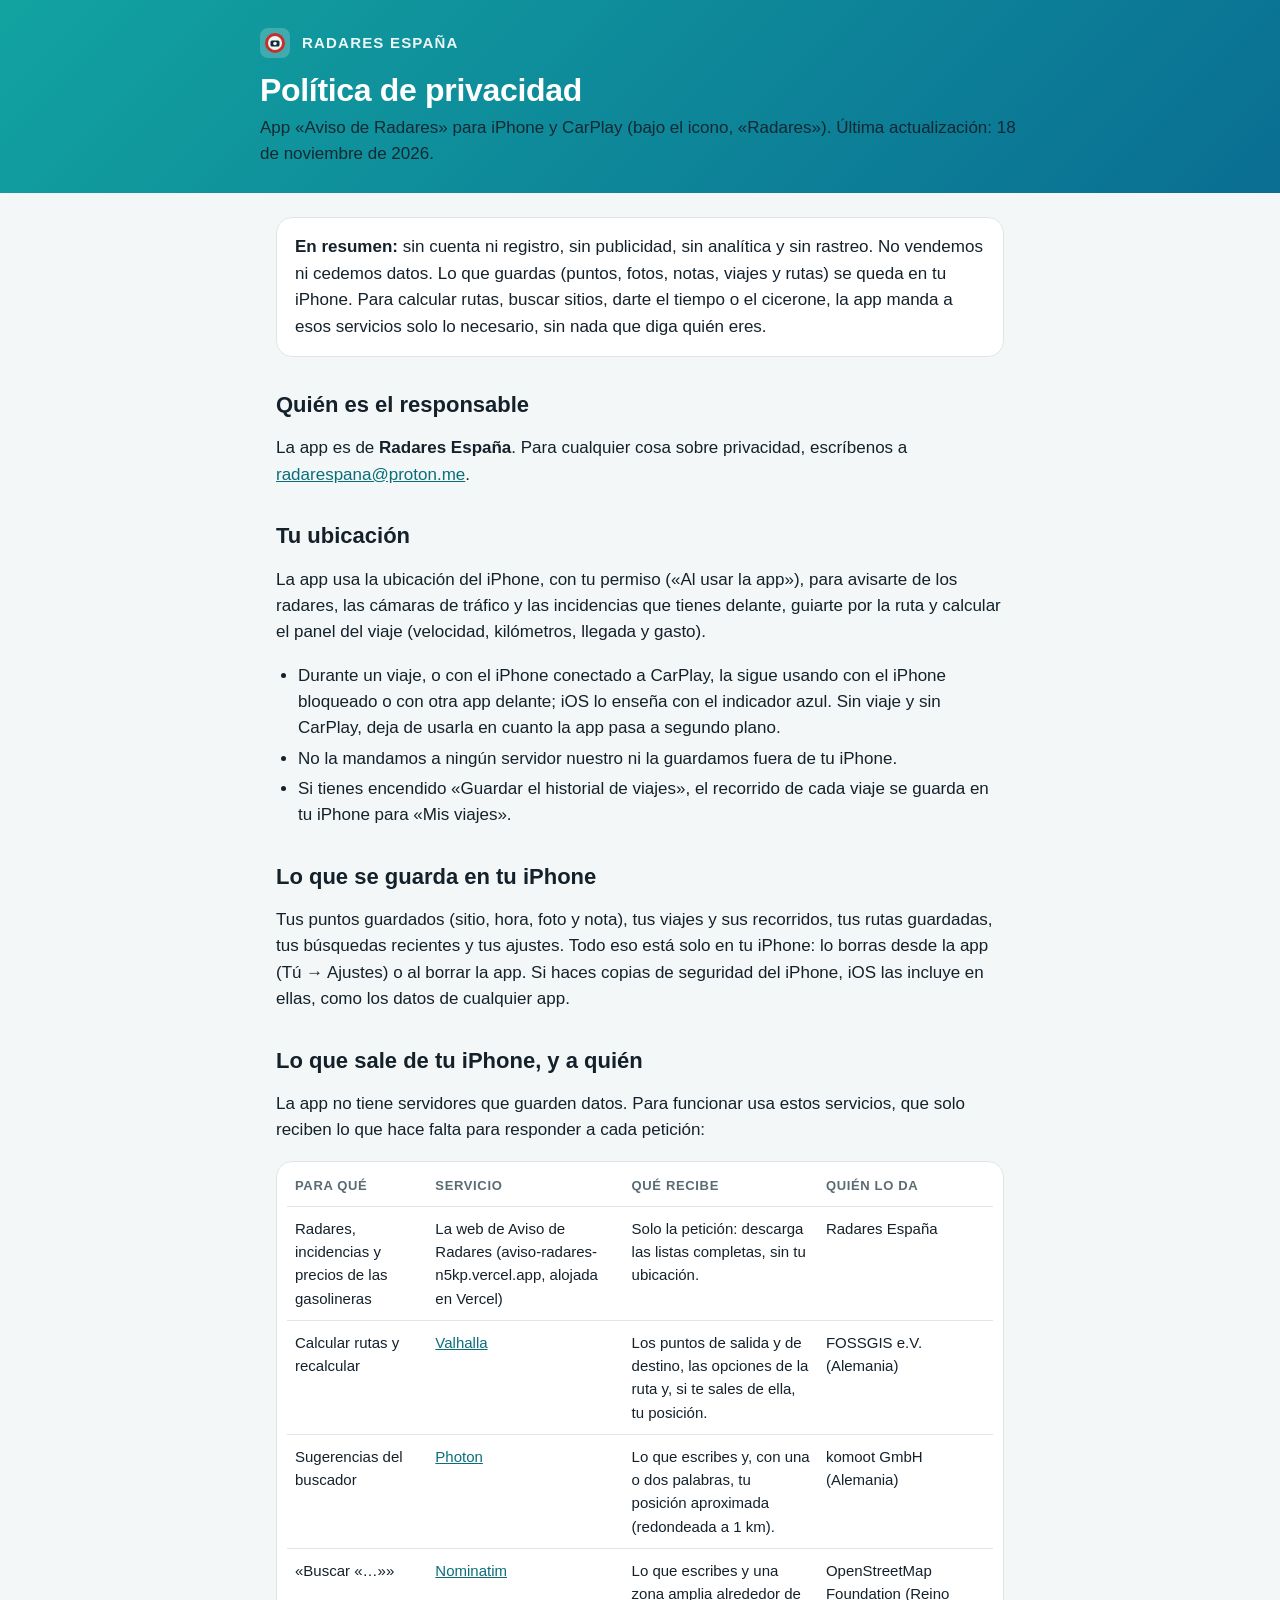
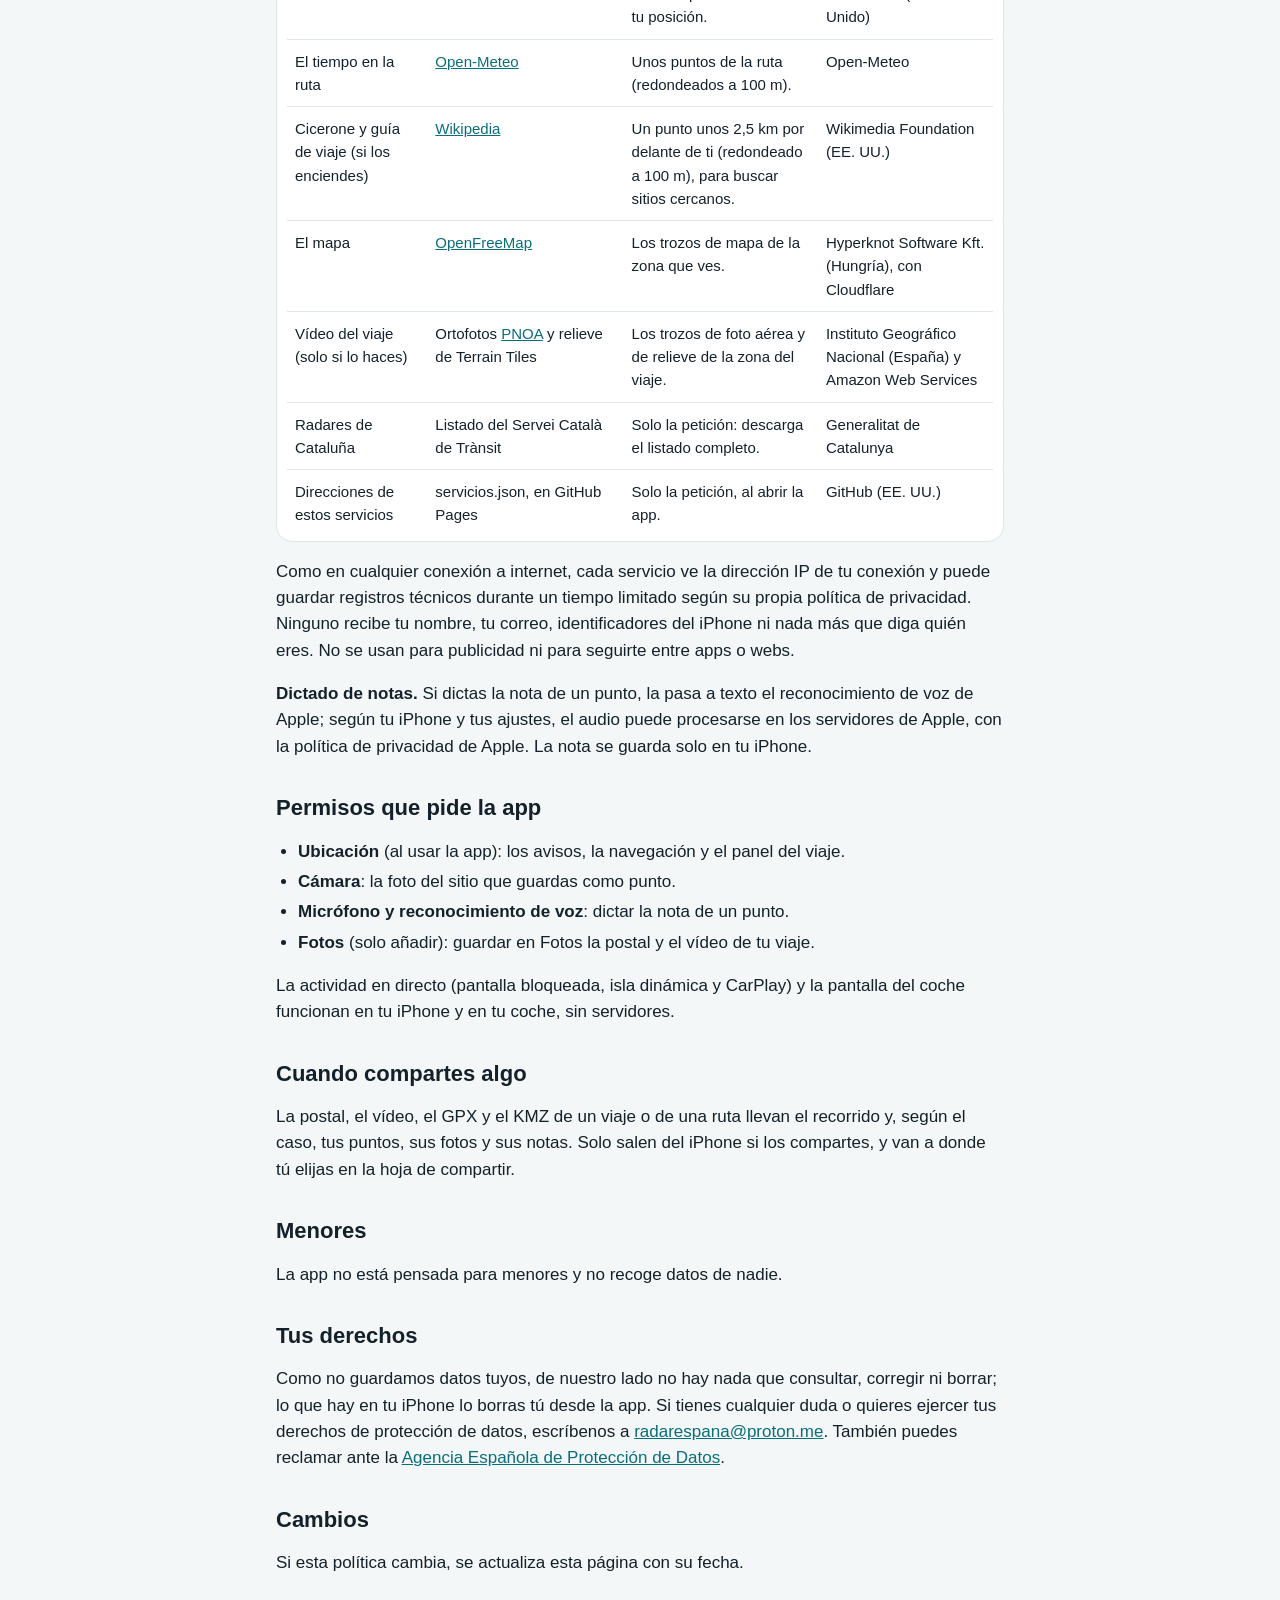
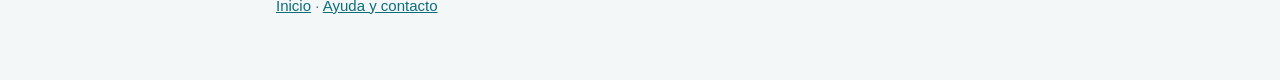
==== privacidad.html @ 50d4e5dd "Páginas públicas de Aviso de Radares: privacidad, ayuda y servicios.json" ====
<!doctype html>
<html lang="es">
<head>
<meta charset="utf-8">
<meta name="viewport" content="width=device-width, initial-scale=1">
<title>Política de privacidad · Aviso de Radares</title>
<meta name="description" content="Qué datos usa la app Aviso de Radares, para qué y con quién.">
<link rel="stylesheet" href="estilo.css">
</head>
<body>
<header>
  <div class="caja">
    <a class="marca" href="./"><svg width="30" height="30" viewBox="0 0 30 30" aria-hidden="true"><rect width="30" height="30" rx="8" fill="#fff" fill-opacity=".22"/><circle cx="15" cy="15" r="8.5" fill="#fff" stroke="#d6281f" stroke-width="3"/><rect x="10.5" y="12.5" width="9" height="6" rx="1.5" fill="#14212b"/><circle cx="15" cy="15.5" r="1.8" fill="#fff"/></svg>Radares España</a>
    <h1>Política de privacidad</h1>
    <p>App «Aviso de Radares» para iPhone y CarPlay (bajo el icono, «Radares»). Última actualización: 18 de noviembre de 2026.</p>
  </div>
</header>
<main>

<div class="tarjeta">
  <strong>En resumen:</strong> sin cuenta ni registro, sin publicidad, sin analítica y sin rastreo. No vendemos ni cedemos datos.
  Lo que guardas (puntos, fotos, notas, viajes y rutas) se queda en tu iPhone. Para calcular rutas, buscar sitios, darte el tiempo
  o el cicerone, la app manda a esos servicios solo lo necesario, sin nada que diga quién eres.
</div>

<h2>Quién es el responsable</h2>
<p>La app es de <strong>Radares España</strong>. Para cualquier cosa sobre privacidad, escríbenos a
<a href="mailto:radarespana@proton.me">radarespana@proton.me</a>.</p>

<h2>Tu ubicación</h2>
<p>La app usa la ubicación del iPhone, con tu permiso («Al usar la app»), para avisarte de los radares, las cámaras de tráfico y las
incidencias que tienes delante, guiarte por la ruta y calcular el panel del viaje (velocidad, kilómetros, llegada y gasto).</p>
<ul>
  <li>Durante un viaje, o con el iPhone conectado a CarPlay, la sigue usando con el iPhone bloqueado o con otra app delante; iOS lo
  enseña con el indicador azul. Sin viaje y sin CarPlay, deja de usarla en cuanto la app pasa a segundo plano.</li>
  <li>No la mandamos a ningún servidor nuestro ni la guardamos fuera de tu iPhone.</li>
  <li>Si tienes encendido «Guardar el historial de viajes», el recorrido de cada viaje se guarda en tu iPhone para «Mis viajes».</li>
</ul>

<h2>Lo que se guarda en tu iPhone</h2>
<p>Tus puntos guardados (sitio, hora, foto y nota), tus viajes y sus recorridos, tus rutas guardadas, tus búsquedas recientes y tus
ajustes. Todo eso está solo en tu iPhone: lo borras desde la app (Tú → Ajustes) o al borrar la app. Si haces copias de seguridad del
iPhone, iOS las incluye en ellas, como los datos de cualquier app.</p>

<h2>Lo que sale de tu iPhone, y a quién</h2>
<p>La app no tiene servidores que guarden datos. Para funcionar usa estos servicios, que solo reciben lo que hace falta para responder
a cada petición:</p>
<div class="tabla">
<table>
  <thead><tr><th>Para qué</th><th>Servicio</th><th>Qué recibe</th><th>Quién lo da</th></tr></thead>
  <tbody>
    <tr><td>Radares, incidencias y precios de las gasolineras</td><td>La web de Aviso de Radares (aviso-radares-n5kp.vercel.app, alojada en Vercel)</td><td>Solo la petición: descarga las listas completas, sin tu ubicación.</td><td>Radares España</td></tr>
    <tr><td>Calcular rutas y recalcular</td><td><a href="https://valhalla1.openstreetmap.de/">Valhalla</a></td><td>Los puntos de salida y de destino, las opciones de la ruta y, si te sales de ella, tu posición.</td><td>FOSSGIS e.V. (Alemania)</td></tr>
    <tr><td>Sugerencias del buscador</td><td><a href="https://photon.komoot.io/">Photon</a></td><td>Lo que escribes y, con una o dos palabras, tu posición aproximada (redondeada a 1 km).</td><td>komoot GmbH (Alemania)</td></tr>
    <tr><td>«Buscar «…»»</td><td><a href="https://nominatim.org/">Nominatim</a></td><td>Lo que escribes y una zona amplia alrededor de tu posición.</td><td>OpenStreetMap Foundation (Reino Unido)</td></tr>
    <tr><td>El tiempo en la ruta</td><td><a href="https://open-meteo.com/">Open-Meteo</a></td><td>Unos puntos de la ruta (redondeados a 100 m).</td><td>Open-Meteo</td></tr>
    <tr><td>Cicerone y guía de viaje (si los enciendes)</td><td><a href="https://es.wikipedia.org/">Wikipedia</a></td><td>Un punto unos 2,5 km por delante de ti (redondeado a 100 m), para buscar sitios cercanos.</td><td>Wikimedia Foundation (EE. UU.)</td></tr>
    <tr><td>El mapa</td><td><a href="https://openfreemap.org/">OpenFreeMap</a></td><td>Los trozos de mapa de la zona que ves.</td><td>Hyperknot Software Kft. (Hungría), con Cloudflare</td></tr>
    <tr><td>Vídeo del viaje (solo si lo haces)</td><td>Ortofotos <a href="https://pnoa.ign.es/">PNOA</a> y relieve de Terrain Tiles</td><td>Los trozos de foto aérea y de relieve de la zona del viaje.</td><td>Instituto Geográfico Nacional (España) y Amazon Web Services</td></tr>
    <tr><td>Radares de Cataluña</td><td>Listado del Servei Català de Trànsit</td><td>Solo la petición: descarga el listado completo.</td><td>Generalitat de Catalunya</td></tr>
    <tr><td>Direcciones de estos servicios</td><td>servicios.json, en GitHub Pages</td><td>Solo la petición, al abrir la app.</td><td>GitHub (EE. UU.)</td></tr>
  </tbody>
</table>
</div>
<p>Como en cualquier conexión a internet, cada servicio ve la dirección IP de tu conexión y puede guardar registros técnicos durante
un tiempo limitado según su propia política de privacidad. Ninguno recibe tu nombre, tu correo, identificadores del iPhone ni nada
más que diga quién eres. No se usan para publicidad ni para seguirte entre apps o webs.</p>
<p><strong>Dictado de notas.</strong> Si dictas la nota de un punto, la pasa a texto el reconocimiento de voz de Apple; según tu iPhone
y tus ajustes, el audio puede procesarse en los servidores de Apple, con la política de privacidad de Apple. La nota se guarda solo en
tu iPhone.</p>

<h2>Permisos que pide la app</h2>
<ul>
  <li><strong>Ubicación</strong> (al usar la app): los avisos, la navegación y el panel del viaje.</li>
  <li><strong>Cámara</strong>: la foto del sitio que guardas como punto.</li>
  <li><strong>Micrófono y reconocimiento de voz</strong>: dictar la nota de un punto.</li>
  <li><strong>Fotos</strong> (solo añadir): guardar en Fotos la postal y el vídeo de tu viaje.</li>
</ul>
<p>La actividad en directo (pantalla bloqueada, isla dinámica y CarPlay) y la pantalla del coche funcionan en tu iPhone y en tu coche,
sin servidores.</p>

<h2>Cuando compartes algo</h2>
<p>La postal, el vídeo, el GPX y el KMZ de un viaje o de una ruta llevan el recorrido y, según el caso, tus puntos, sus fotos y sus
notas. Solo salen del iPhone si los compartes, y van a donde tú elijas en la hoja de compartir.</p>

<h2>Menores</h2>
<p>La app no está pensada para menores y no recoge datos de nadie.</p>

<h2>Tus derechos</h2>
<p>Como no guardamos datos tuyos, de nuestro lado no hay nada que consultar, corregir ni borrar; lo que hay en tu iPhone lo borras tú
desde la app. Si tienes cualquier duda o quieres ejercer tus derechos de protección de datos, escríbenos a
<a href="mailto:radarespana@proton.me">radarespana@proton.me</a>. También puedes reclamar ante la
<a href="https://www.aepd.es/">Agencia Española de Protección de Datos</a>.</p>

<h2>Cambios</h2>
<p>Si esta política cambia, se actualiza esta página con su fecha.</p>

<p class="suave"><a href="./">Inicio</a> · <a href="soporte.html">Ayuda y contacto</a></p>
</main>
</body>
</html>
---- estilo.css ----
/* Páginas públicas de «Aviso de Radares» (privacidad, ayuda y servicios.json), en GitHub Pages.
   Sin letras ni nada de fuera: ninguna petición a terceros al abrirlas. Colores de la app (paleta «Mar»). */
:root {
  --fondo: #f4f7f7; --placa: #ffffff; --tinta: #14212b; --suave: #5b6b74; --linea: #dfe6e8;
  --marca: #0e8c99; --marca-ink: #0a6e7a; --degradado: linear-gradient(135deg, #12a3a0 0%, #0a6e93 100%);
  --radar: #d6281f;
}
@media (prefers-color-scheme: dark) {
  :root { --fondo: #0f1519; --placa: #172026; --tinta: #e9eff1; --suave: #9fb0b8; --linea: #26323a; --marca: #3cc3c0; --marca-ink: #5fd6d2; }
}
* { box-sizing: border-box; }
html { -webkit-text-size-adjust: 100%; }
body {
  margin: 0; background: var(--fondo); color: var(--tinta);
  font: 17px/1.55 -apple-system, BlinkMacSystemFont, "Segoe UI", Roboto, "Helvetica Neue", Arial, sans-serif;
}
header { background: var(--degradado); color: #fff; padding: 28px 16px 26px; }
header .caja, main { max-width: 760px; margin: 0 auto; }
header a { color: #fff; text-decoration: none; }
.marca { display: flex; align-items: center; gap: 12px; font-weight: 800; font-size: 15px; letter-spacing: .08em; text-transform: uppercase; opacity: .92; }
.marca svg { flex: none; }
h1 { margin: 14px 0 6px; font-size: 32px; line-height: 1.15; letter-spacing: -.01em; }
header p { margin: 0; opacity: .92; }
main { padding: 8px 16px 48px; }
h2 { font-size: 22px; margin: 34px 0 10px; line-height: 1.25; }
h3 { font-size: 18px; margin: 22px 0 6px; }
p, li { color: var(--tinta); }
.suave { color: var(--suave); font-size: 15px; }
a { color: var(--marca-ink); }
.tarjeta { background: var(--placa); border: 1px solid var(--linea); border-radius: 16px; padding: 16px 18px; margin: 16px 0; }
.botones { display: flex; flex-wrap: wrap; gap: 12px; margin-top: 18px; }
.boton { display: inline-block; padding: 12px 18px; border-radius: 12px; background: var(--placa); color: var(--marca-ink); font-weight: 700; text-decoration: none; border: 1px solid var(--linea); }
.boton.principal { background: var(--marca); color: #fff; border-color: transparent; }
table { width: 100%; border-collapse: collapse; font-size: 15px; }
th, td { text-align: left; vertical-align: top; padding: 10px 8px; border-top: 1px solid var(--linea); }
th { color: var(--suave); font-weight: 700; font-size: 13px; text-transform: uppercase; letter-spacing: .05em; border-top: 0; }
.tabla { overflow-x: auto; background: var(--placa); border: 1px solid var(--linea); border-radius: 16px; padding: 4px 10px; margin: 16px 0; }
ul { padding-left: 22px; }
li { margin: 4px 0; }
footer { max-width: 760px; margin: 0 auto; padding: 0 16px 40px; color: var(--suave); font-size: 14px; }
@media (max-width: 560px) {
  h1 { font-size: 27px; }
  th:nth-child(4), td:nth-child(4) { display: none; }
}
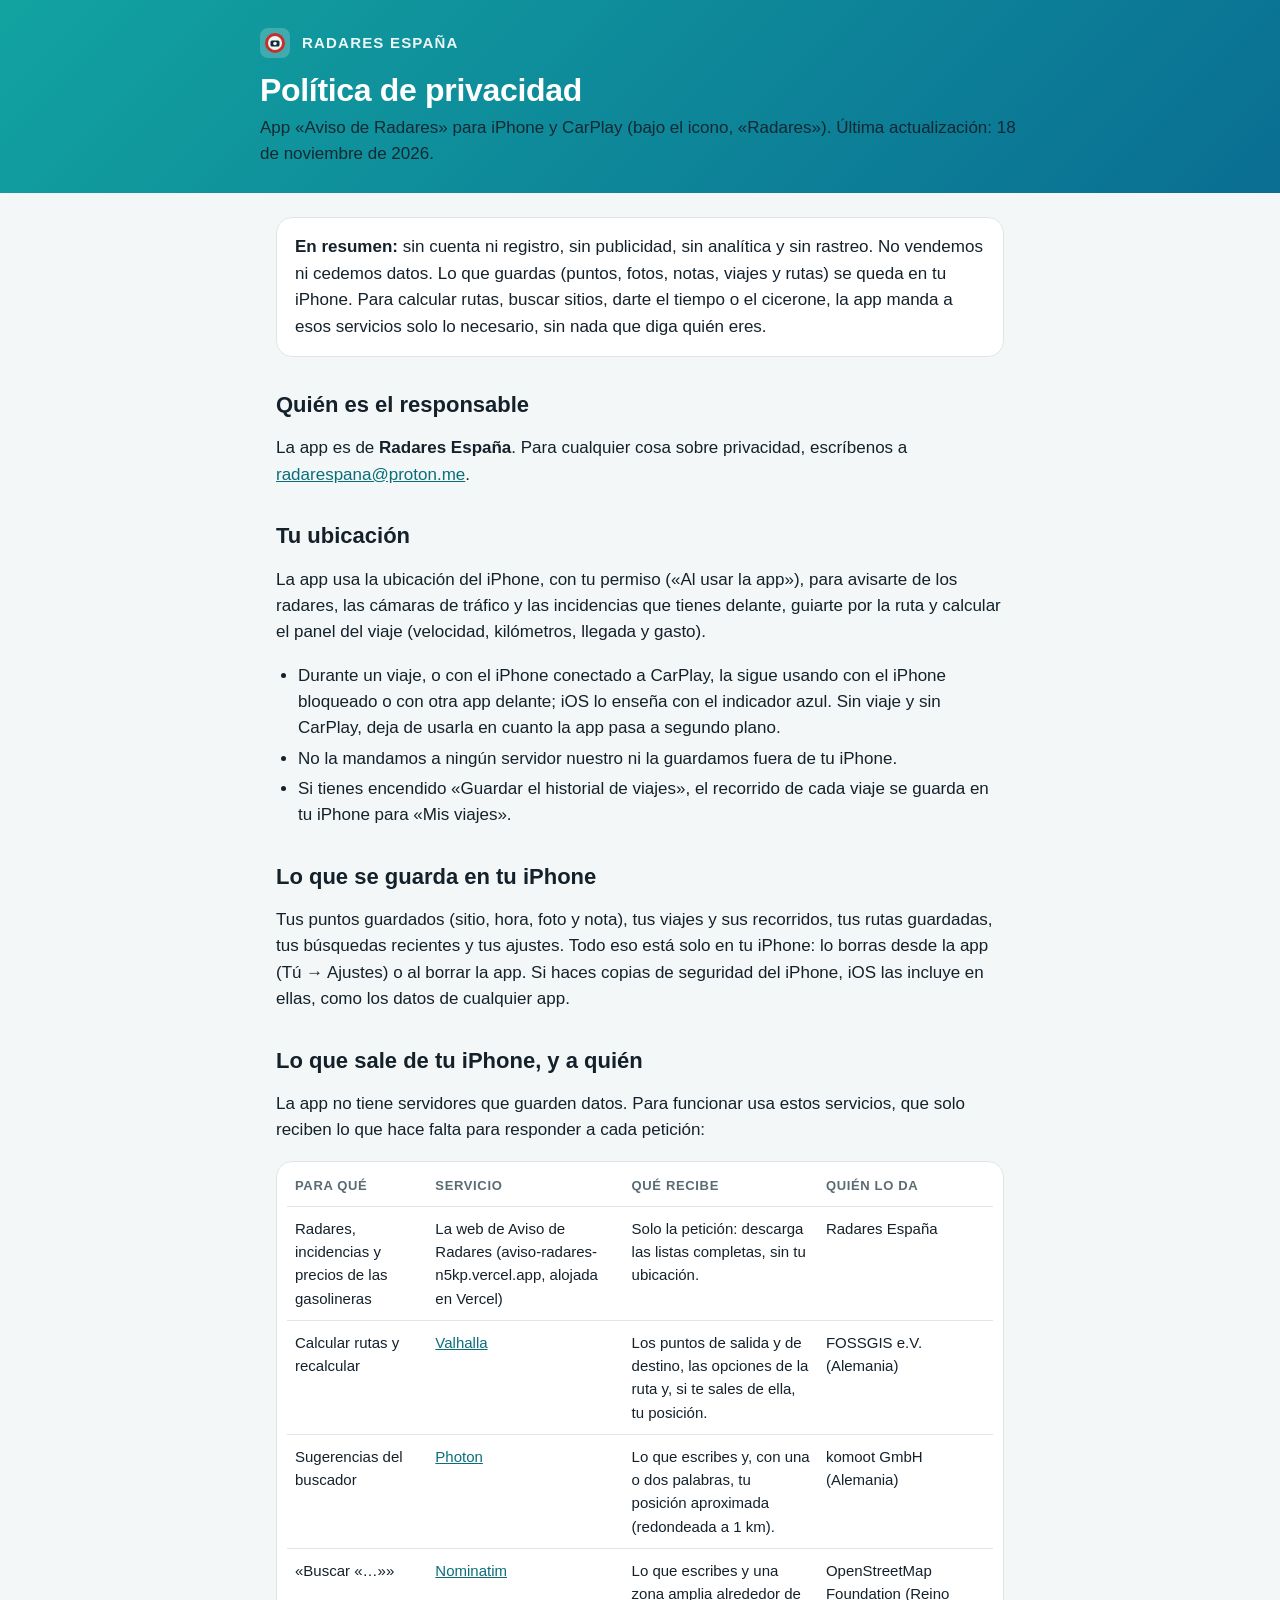
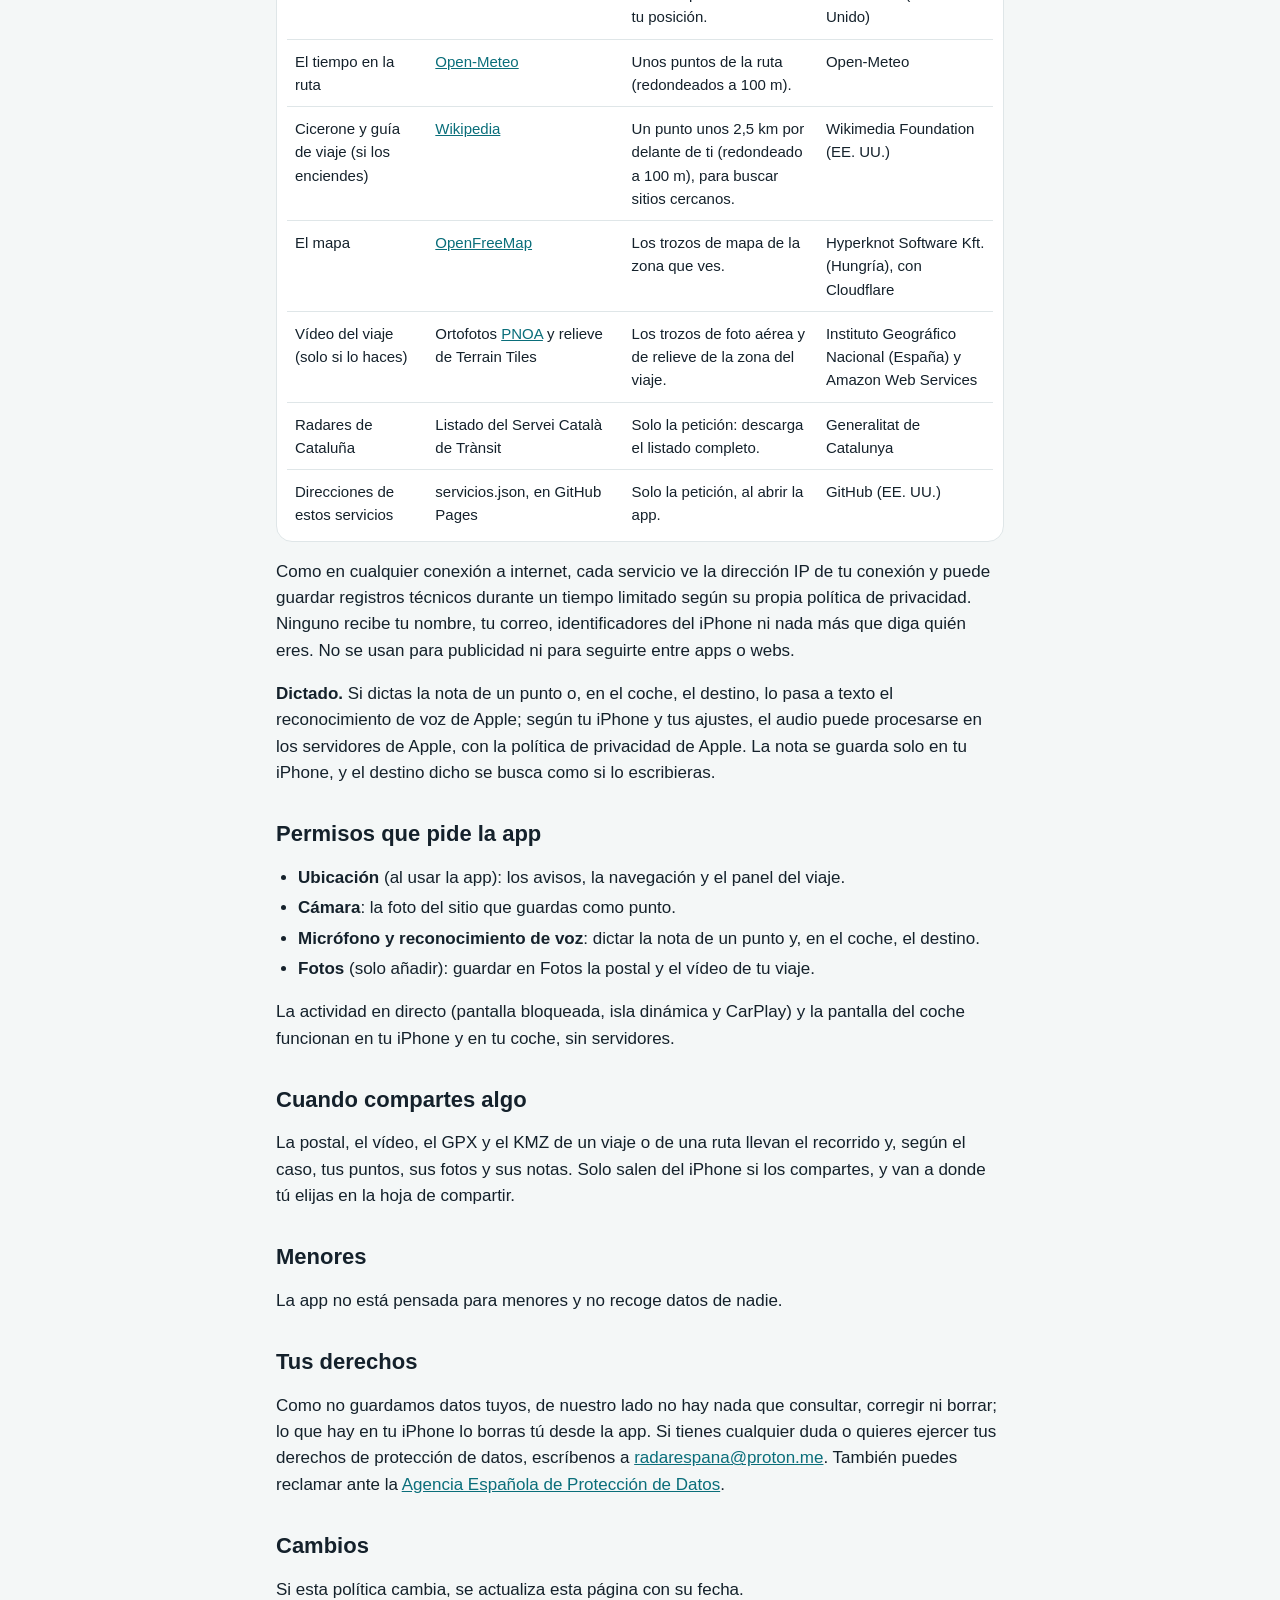
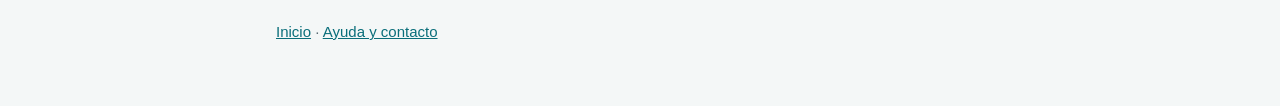
==== commit 7953581b: "Privacidad: el dictado también sirve para decir el destino en el coche" ====
--- a/privacidad.html
+++ b/privacidad.html
@@ -65,15 +65,15 @@
 <p>Como en cualquier conexión a internet, cada servicio ve la dirección IP de tu conexión y puede guardar registros técnicos durante
 un tiempo limitado según su propia política de privacidad. Ninguno recibe tu nombre, tu correo, identificadores del iPhone ni nada
 más que diga quién eres. No se usan para publicidad ni para seguirte entre apps o webs.</p>
-<p><strong>Dictado de notas.</strong> Si dictas la nota de un punto, la pasa a texto el reconocimiento de voz de Apple; según tu iPhone
-y tus ajustes, el audio puede procesarse en los servidores de Apple, con la política de privacidad de Apple. La nota se guarda solo en
-tu iPhone.</p>
+<p><strong>Dictado.</strong> Si dictas la nota de un punto o, en el coche, el destino, lo pasa a texto el reconocimiento de voz de Apple;
+según tu iPhone y tus ajustes, el audio puede procesarse en los servidores de Apple, con la política de privacidad de Apple. La nota se
+guarda solo en tu iPhone, y el destino dicho se busca como si lo escribieras.</p>
 
 <h2>Permisos que pide la app</h2>
 <ul>
   <li><strong>Ubicación</strong> (al usar la app): los avisos, la navegación y el panel del viaje.</li>
   <li><strong>Cámara</strong>: la foto del sitio que guardas como punto.</li>
-  <li><strong>Micrófono y reconocimiento de voz</strong>: dictar la nota de un punto.</li>
+  <li><strong>Micrófono y reconocimiento de voz</strong>: dictar la nota de un punto y, en el coche, el destino.</li>
   <li><strong>Fotos</strong> (solo añadir): guardar en Fotos la postal y el vídeo de tu viaje.</li>
 </ul>
 <p>La actividad en directo (pantalla bloqueada, isla dinámica y CarPlay) y la pantalla del coche funcionan en tu iPhone y en tu coche,
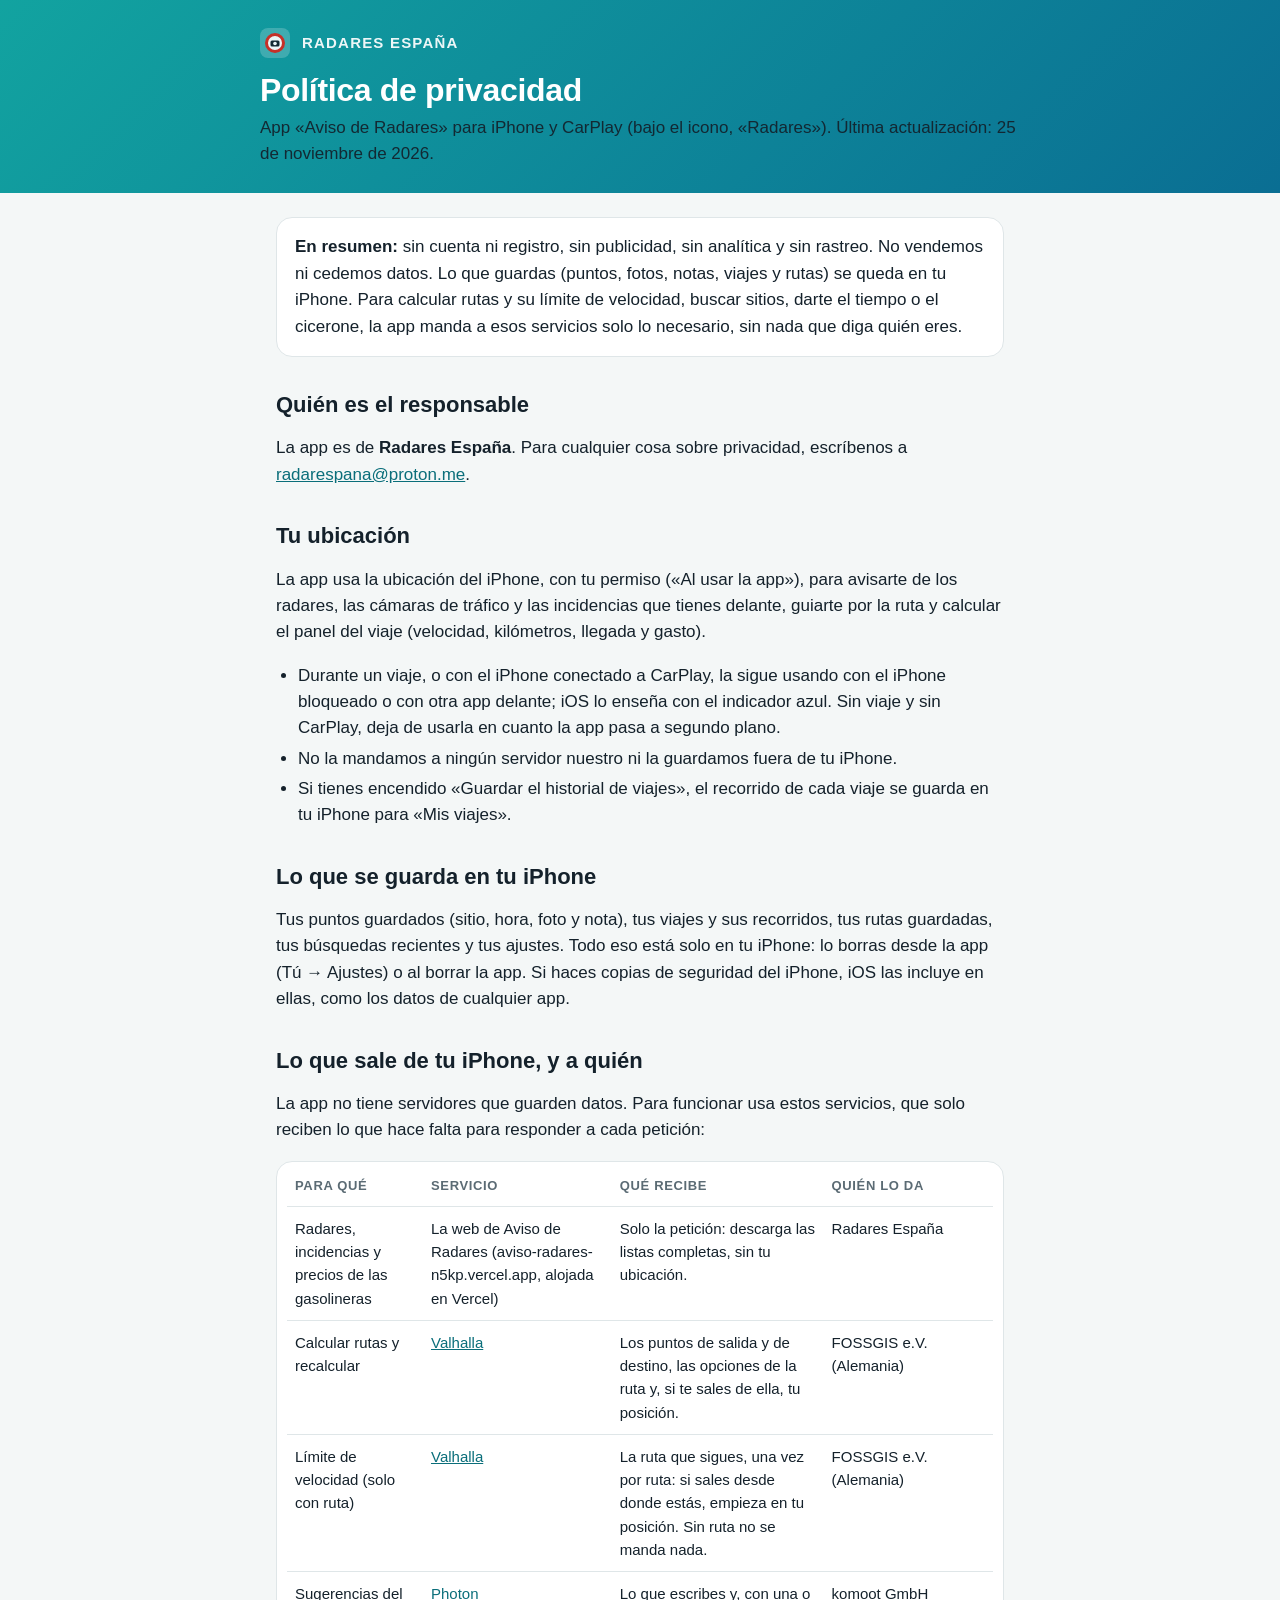
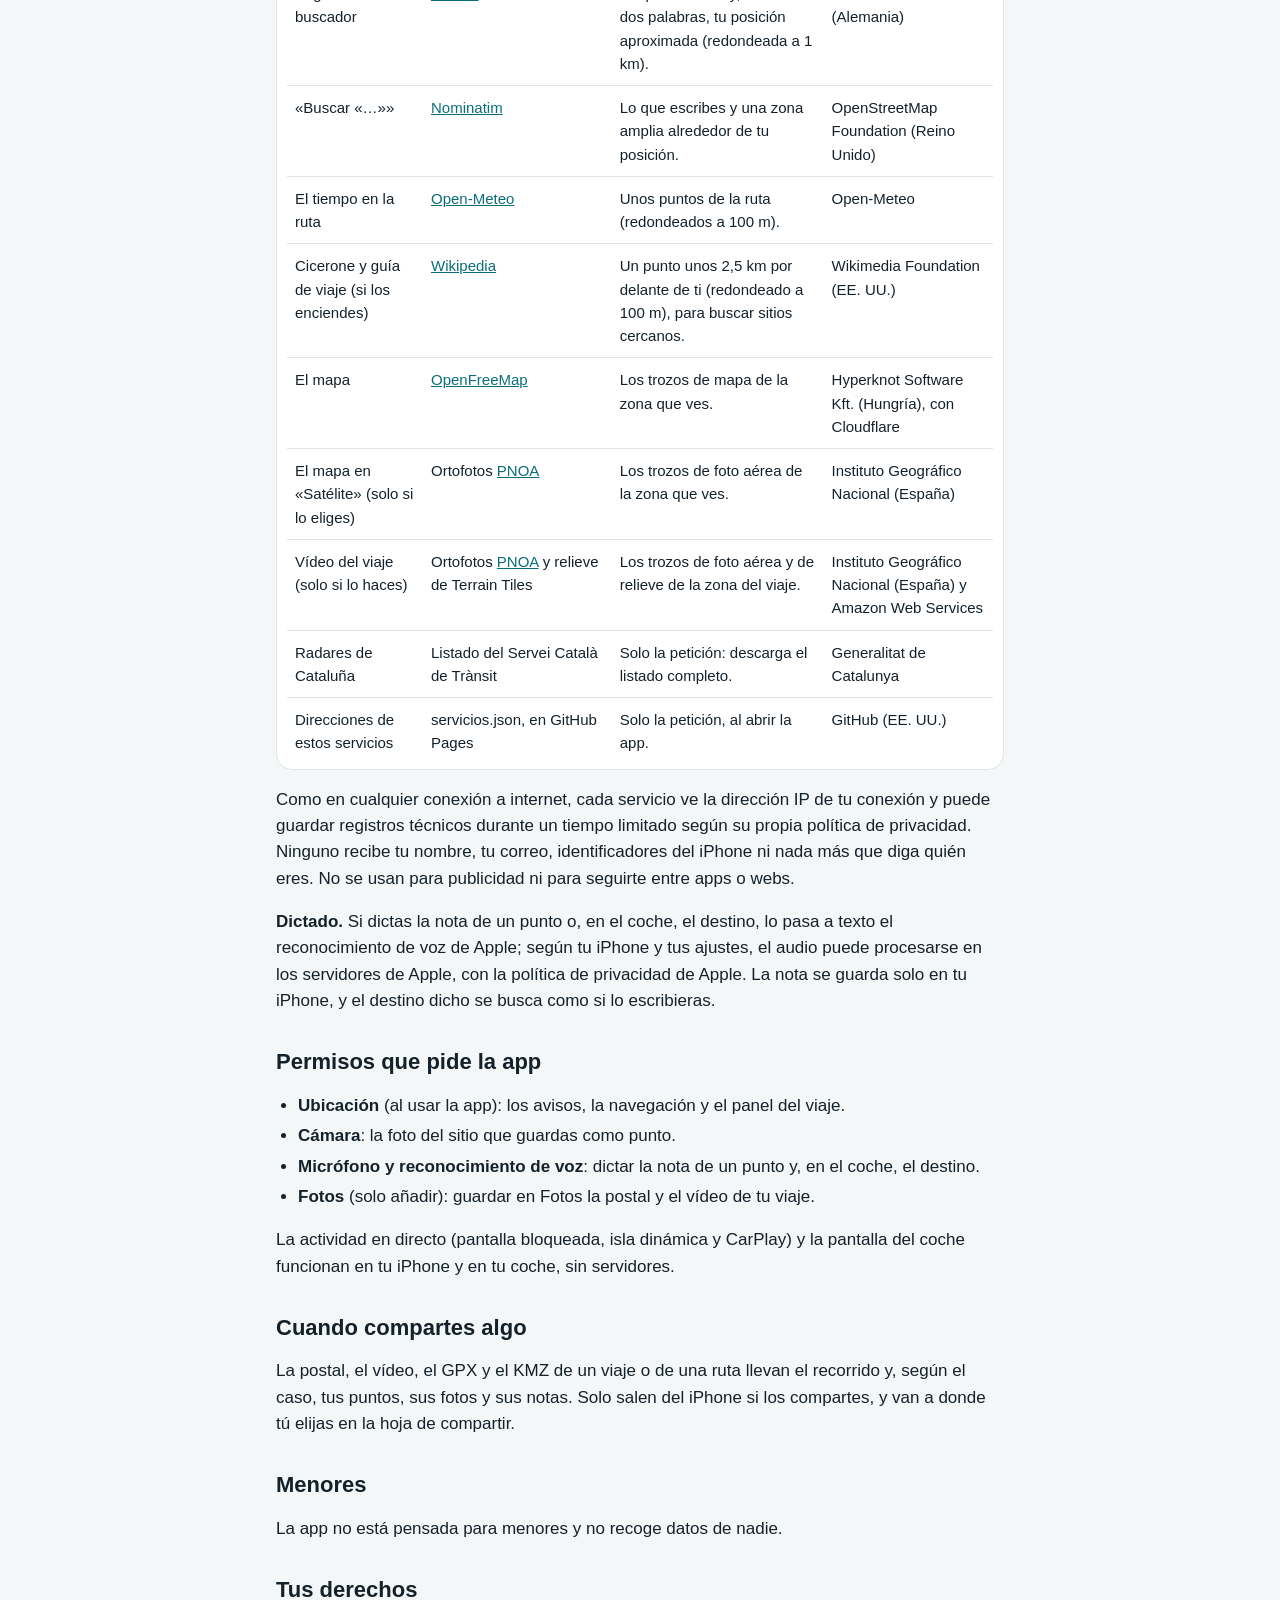
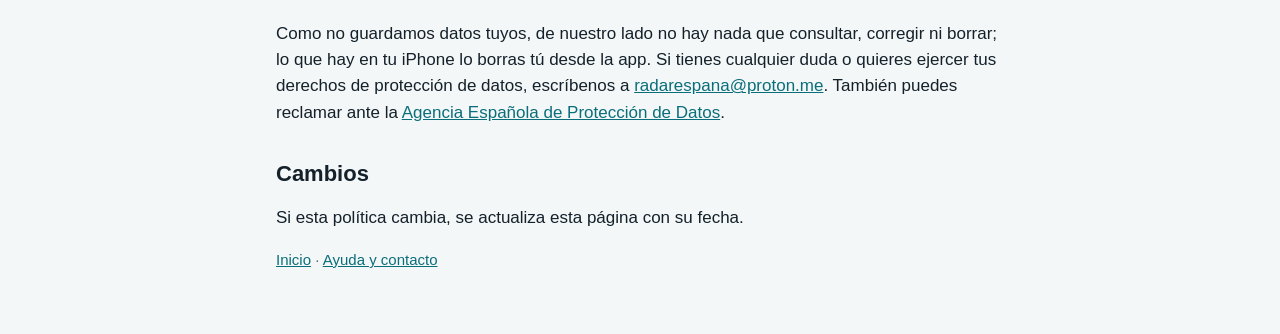
==== commit 03263158: "Privacidad: el límite de velocidad de la ruta (Valhalla) y el mapa en «Satélite» (PNOA)" ====
--- a/privacidad.html
+++ b/privacidad.html
@@ -12,14 +12,14 @@
   <div class="caja">
     <a class="marca" href="./"><svg width="30" height="30" viewBox="0 0 30 30" aria-hidden="true"><rect width="30" height="30" rx="8" fill="#fff" fill-opacity=".22"/><circle cx="15" cy="15" r="8.5" fill="#fff" stroke="#d6281f" stroke-width="3"/><rect x="10.5" y="12.5" width="9" height="6" rx="1.5" fill="#14212b"/><circle cx="15" cy="15.5" r="1.8" fill="#fff"/></svg>Radares España</a>
     <h1>Política de privacidad</h1>
-    <p>App «Aviso de Radares» para iPhone y CarPlay (bajo el icono, «Radares»). Última actualización: 18 de noviembre de 2026.</p>
+    <p>App «Aviso de Radares» para iPhone y CarPlay (bajo el icono, «Radares»). Última actualización: 25 de noviembre de 2026.</p>
   </div>
 </header>
 <main>
 
 <div class="tarjeta">
   <strong>En resumen:</strong> sin cuenta ni registro, sin publicidad, sin analítica y sin rastreo. No vendemos ni cedemos datos.
-  Lo que guardas (puntos, fotos, notas, viajes y rutas) se queda en tu iPhone. Para calcular rutas, buscar sitios, darte el tiempo
+  Lo que guardas (puntos, fotos, notas, viajes y rutas) se queda en tu iPhone. Para calcular rutas y su límite de velocidad, buscar sitios, darte el tiempo
   o el cicerone, la app manda a esos servicios solo lo necesario, sin nada que diga quién eres.
 </div>
 
@@ -51,11 +51,13 @@
   <tbody>
     <tr><td>Radares, incidencias y precios de las gasolineras</td><td>La web de Aviso de Radares (aviso-radares-n5kp.vercel.app, alojada en Vercel)</td><td>Solo la petición: descarga las listas completas, sin tu ubicación.</td><td>Radares España</td></tr>
     <tr><td>Calcular rutas y recalcular</td><td><a href="https://valhalla1.openstreetmap.de/">Valhalla</a></td><td>Los puntos de salida y de destino, las opciones de la ruta y, si te sales de ella, tu posición.</td><td>FOSSGIS e.V. (Alemania)</td></tr>
+    <tr><td>Límite de velocidad (solo con ruta)</td><td><a href="https://valhalla1.openstreetmap.de/">Valhalla</a></td><td>La ruta que sigues, una vez por ruta: si sales desde donde estás, empieza en tu posición. Sin ruta no se manda nada.</td><td>FOSSGIS e.V. (Alemania)</td></tr>
     <tr><td>Sugerencias del buscador</td><td><a href="https://photon.komoot.io/">Photon</a></td><td>Lo que escribes y, con una o dos palabras, tu posición aproximada (redondeada a 1 km).</td><td>komoot GmbH (Alemania)</td></tr>
     <tr><td>«Buscar «…»»</td><td><a href="https://nominatim.org/">Nominatim</a></td><td>Lo que escribes y una zona amplia alrededor de tu posición.</td><td>OpenStreetMap Foundation (Reino Unido)</td></tr>
     <tr><td>El tiempo en la ruta</td><td><a href="https://open-meteo.com/">Open-Meteo</a></td><td>Unos puntos de la ruta (redondeados a 100 m).</td><td>Open-Meteo</td></tr>
     <tr><td>Cicerone y guía de viaje (si los enciendes)</td><td><a href="https://es.wikipedia.org/">Wikipedia</a></td><td>Un punto unos 2,5 km por delante de ti (redondeado a 100 m), para buscar sitios cercanos.</td><td>Wikimedia Foundation (EE. UU.)</td></tr>
     <tr><td>El mapa</td><td><a href="https://openfreemap.org/">OpenFreeMap</a></td><td>Los trozos de mapa de la zona que ves.</td><td>Hyperknot Software Kft. (Hungría), con Cloudflare</td></tr>
+    <tr><td>El mapa en «Satélite» (solo si lo eliges)</td><td>Ortofotos <a href="https://pnoa.ign.es/">PNOA</a></td><td>Los trozos de foto aérea de la zona que ves.</td><td>Instituto Geográfico Nacional (España)</td></tr>
     <tr><td>Vídeo del viaje (solo si lo haces)</td><td>Ortofotos <a href="https://pnoa.ign.es/">PNOA</a> y relieve de Terrain Tiles</td><td>Los trozos de foto aérea y de relieve de la zona del viaje.</td><td>Instituto Geográfico Nacional (España) y Amazon Web Services</td></tr>
     <tr><td>Radares de Cataluña</td><td>Listado del Servei Català de Trànsit</td><td>Solo la petición: descarga el listado completo.</td><td>Generalitat de Catalunya</td></tr>
     <tr><td>Direcciones de estos servicios</td><td>servicios.json, en GitHub Pages</td><td>Solo la petición, al abrir la app.</td><td>GitHub (EE. UU.)</td></tr>
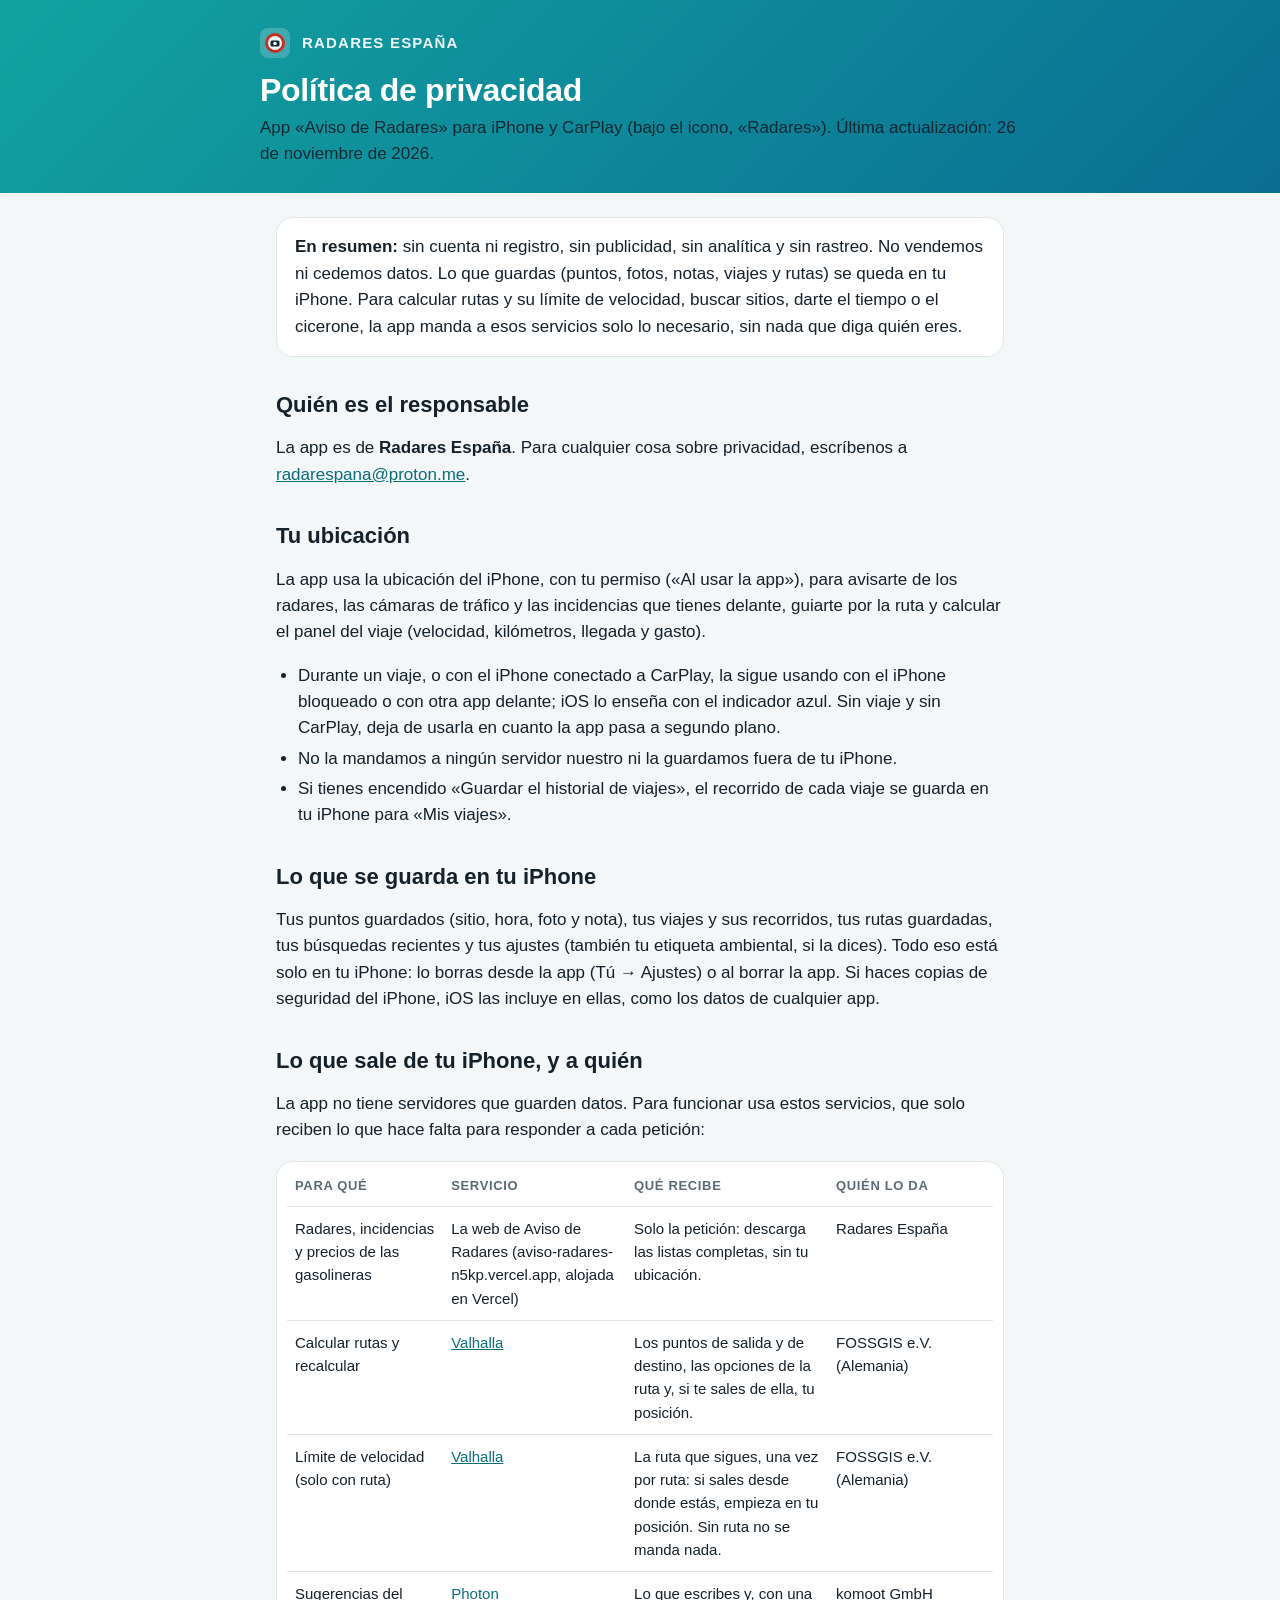
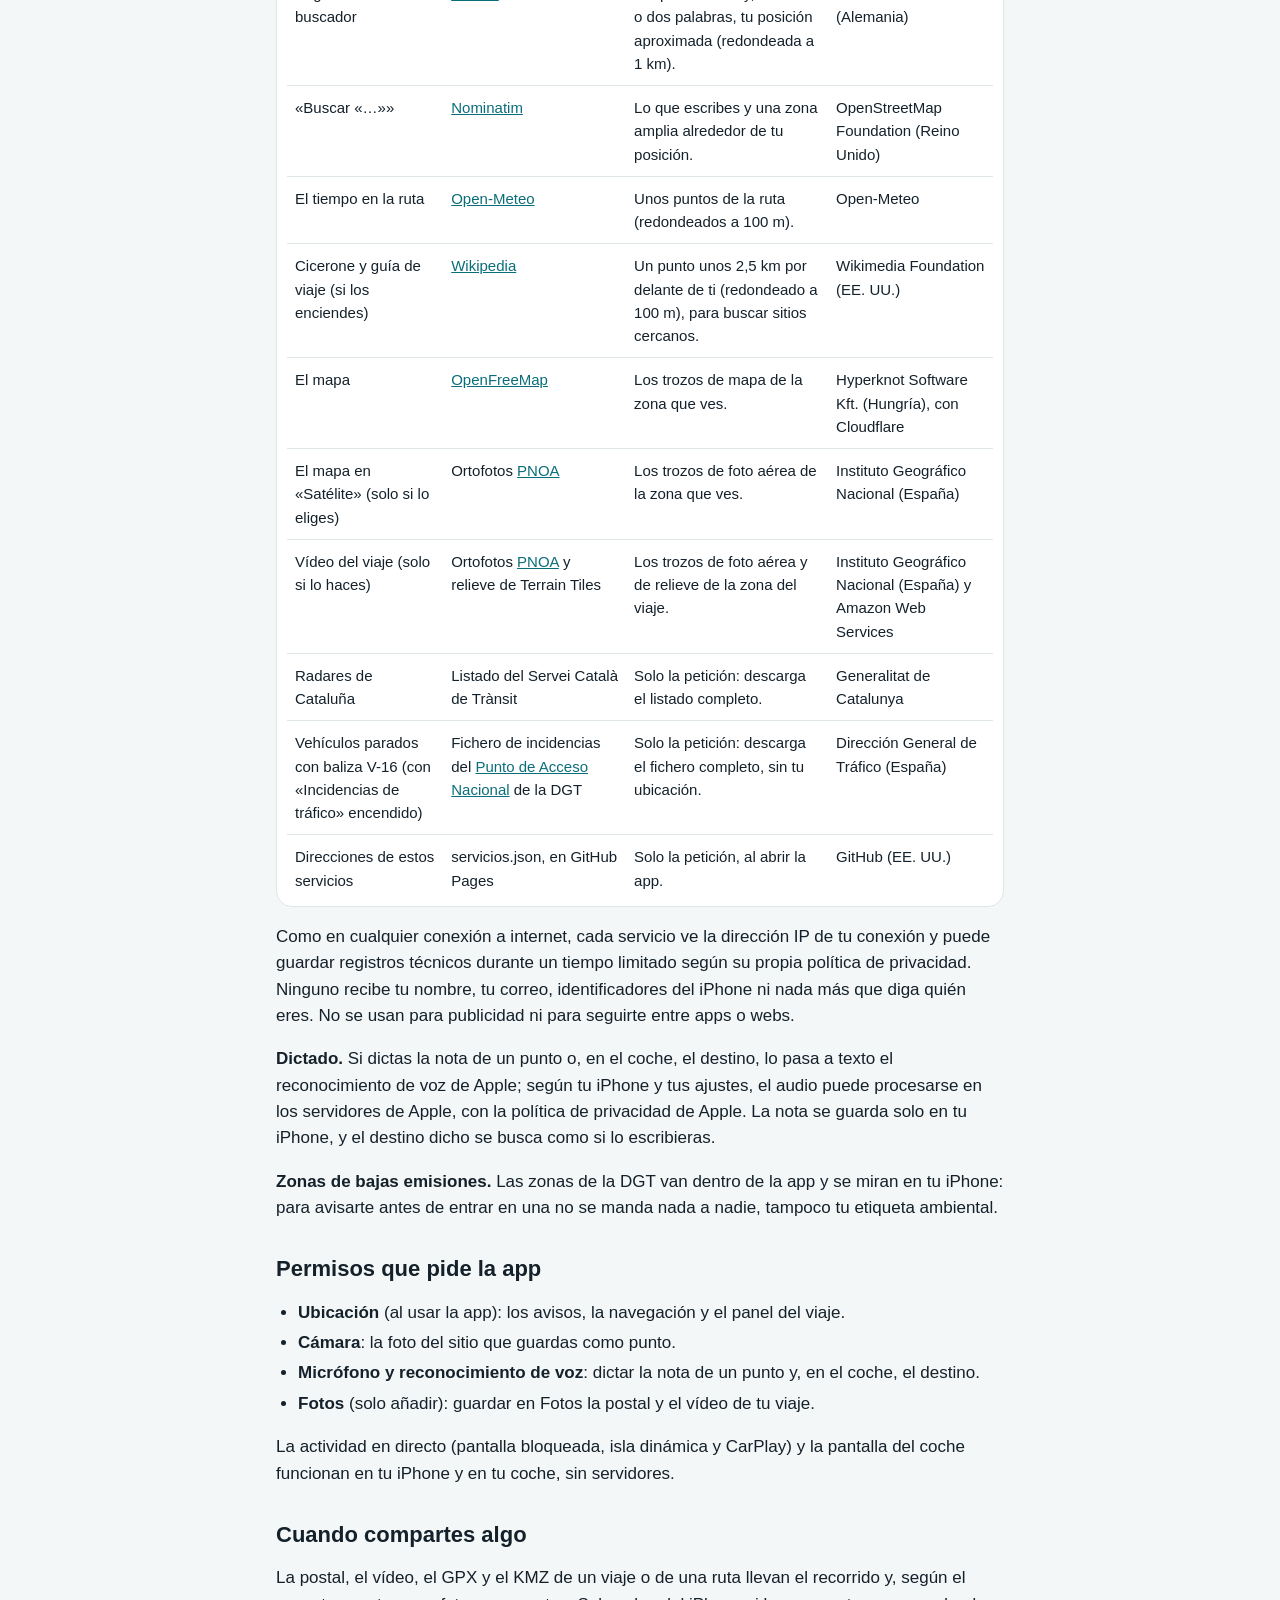
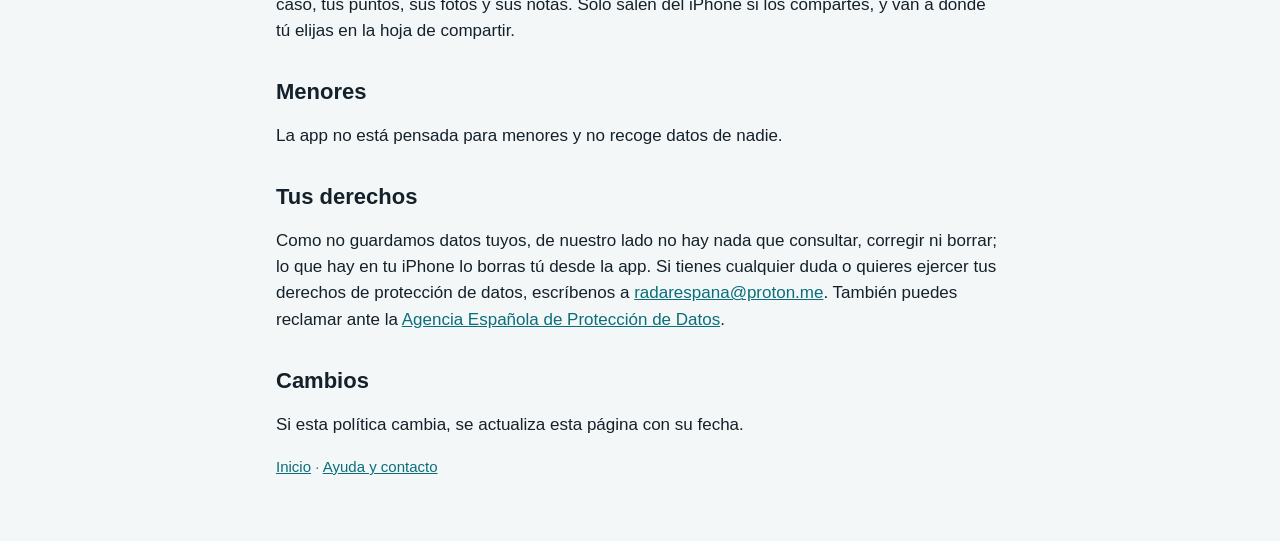
==== commit 6dc3a165: "Privacidad y ayuda: balizas V-16 de la DGT, zonas de bajas emisiones, multas y radares de tramo; fue" ====
--- a/privacidad.html
+++ b/privacidad.html
@@ -12,7 +12,7 @@
   <div class="caja">
     <a class="marca" href="./"><svg width="30" height="30" viewBox="0 0 30 30" aria-hidden="true"><rect width="30" height="30" rx="8" fill="#fff" fill-opacity=".22"/><circle cx="15" cy="15" r="8.5" fill="#fff" stroke="#d6281f" stroke-width="3"/><rect x="10.5" y="12.5" width="9" height="6" rx="1.5" fill="#14212b"/><circle cx="15" cy="15.5" r="1.8" fill="#fff"/></svg>Radares España</a>
     <h1>Política de privacidad</h1>
-    <p>App «Aviso de Radares» para iPhone y CarPlay (bajo el icono, «Radares»). Última actualización: 25 de noviembre de 2026.</p>
+    <p>App «Aviso de Radares» para iPhone y CarPlay (bajo el icono, «Radares»). Última actualización: 26 de noviembre de 2026.</p>
   </div>
 </header>
 <main>
@@ -39,7 +39,7 @@
 
 <h2>Lo que se guarda en tu iPhone</h2>
 <p>Tus puntos guardados (sitio, hora, foto y nota), tus viajes y sus recorridos, tus rutas guardadas, tus búsquedas recientes y tus
-ajustes. Todo eso está solo en tu iPhone: lo borras desde la app (Tú → Ajustes) o al borrar la app. Si haces copias de seguridad del
+ajustes (también tu etiqueta ambiental, si la dices). Todo eso está solo en tu iPhone: lo borras desde la app (Tú → Ajustes) o al borrar la app. Si haces copias de seguridad del
 iPhone, iOS las incluye en ellas, como los datos de cualquier app.</p>
 
 <h2>Lo que sale de tu iPhone, y a quién</h2>
@@ -60,6 +60,7 @@
     <tr><td>El mapa en «Satélite» (solo si lo eliges)</td><td>Ortofotos <a href="https://pnoa.ign.es/">PNOA</a></td><td>Los trozos de foto aérea de la zona que ves.</td><td>Instituto Geográfico Nacional (España)</td></tr>
     <tr><td>Vídeo del viaje (solo si lo haces)</td><td>Ortofotos <a href="https://pnoa.ign.es/">PNOA</a> y relieve de Terrain Tiles</td><td>Los trozos de foto aérea y de relieve de la zona del viaje.</td><td>Instituto Geográfico Nacional (España) y Amazon Web Services</td></tr>
     <tr><td>Radares de Cataluña</td><td>Listado del Servei Català de Trànsit</td><td>Solo la petición: descarga el listado completo.</td><td>Generalitat de Catalunya</td></tr>
+    <tr><td>Vehículos parados con baliza V-16 (con «Incidencias de tráfico» encendido)</td><td>Fichero de incidencias del <a href="https://nap.dgt.es/">Punto de Acceso Nacional</a> de la DGT</td><td>Solo la petición: descarga el fichero completo, sin tu ubicación.</td><td>Dirección General de Tráfico (España)</td></tr>
     <tr><td>Direcciones de estos servicios</td><td>servicios.json, en GitHub Pages</td><td>Solo la petición, al abrir la app.</td><td>GitHub (EE. UU.)</td></tr>
   </tbody>
 </table>
@@ -70,6 +71,9 @@
 <p><strong>Dictado.</strong> Si dictas la nota de un punto o, en el coche, el destino, lo pasa a texto el reconocimiento de voz de Apple;
 según tu iPhone y tus ajustes, el audio puede procesarse en los servidores de Apple, con la política de privacidad de Apple. La nota se
 guarda solo en tu iPhone, y el destino dicho se busca como si lo escribieras.</p>
+
+<p><strong>Zonas de bajas emisiones.</strong> Las zonas de la DGT van dentro de la app y se miran en tu iPhone: para avisarte antes de
+entrar en una no se manda nada a nadie, tampoco tu etiqueta ambiental.</p>
 
 <h2>Permisos que pide la app</h2>
 <ul>
